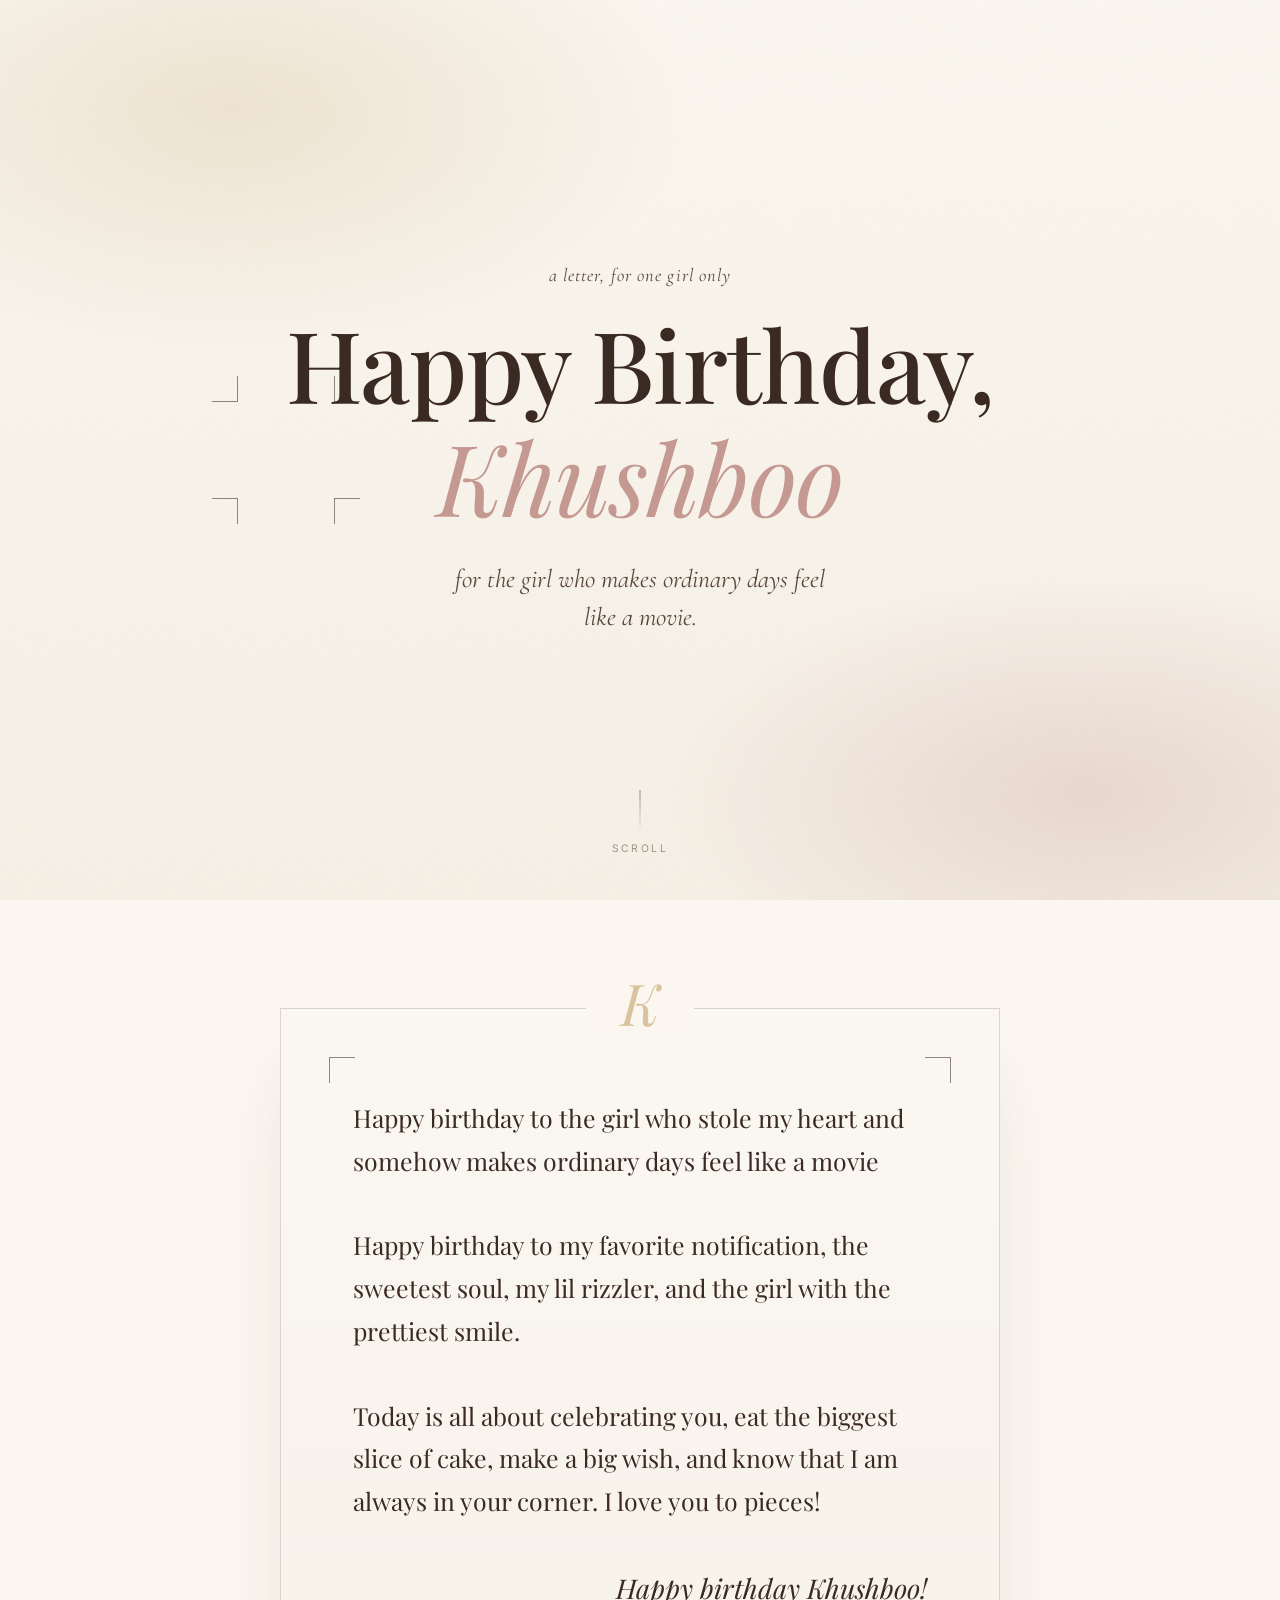
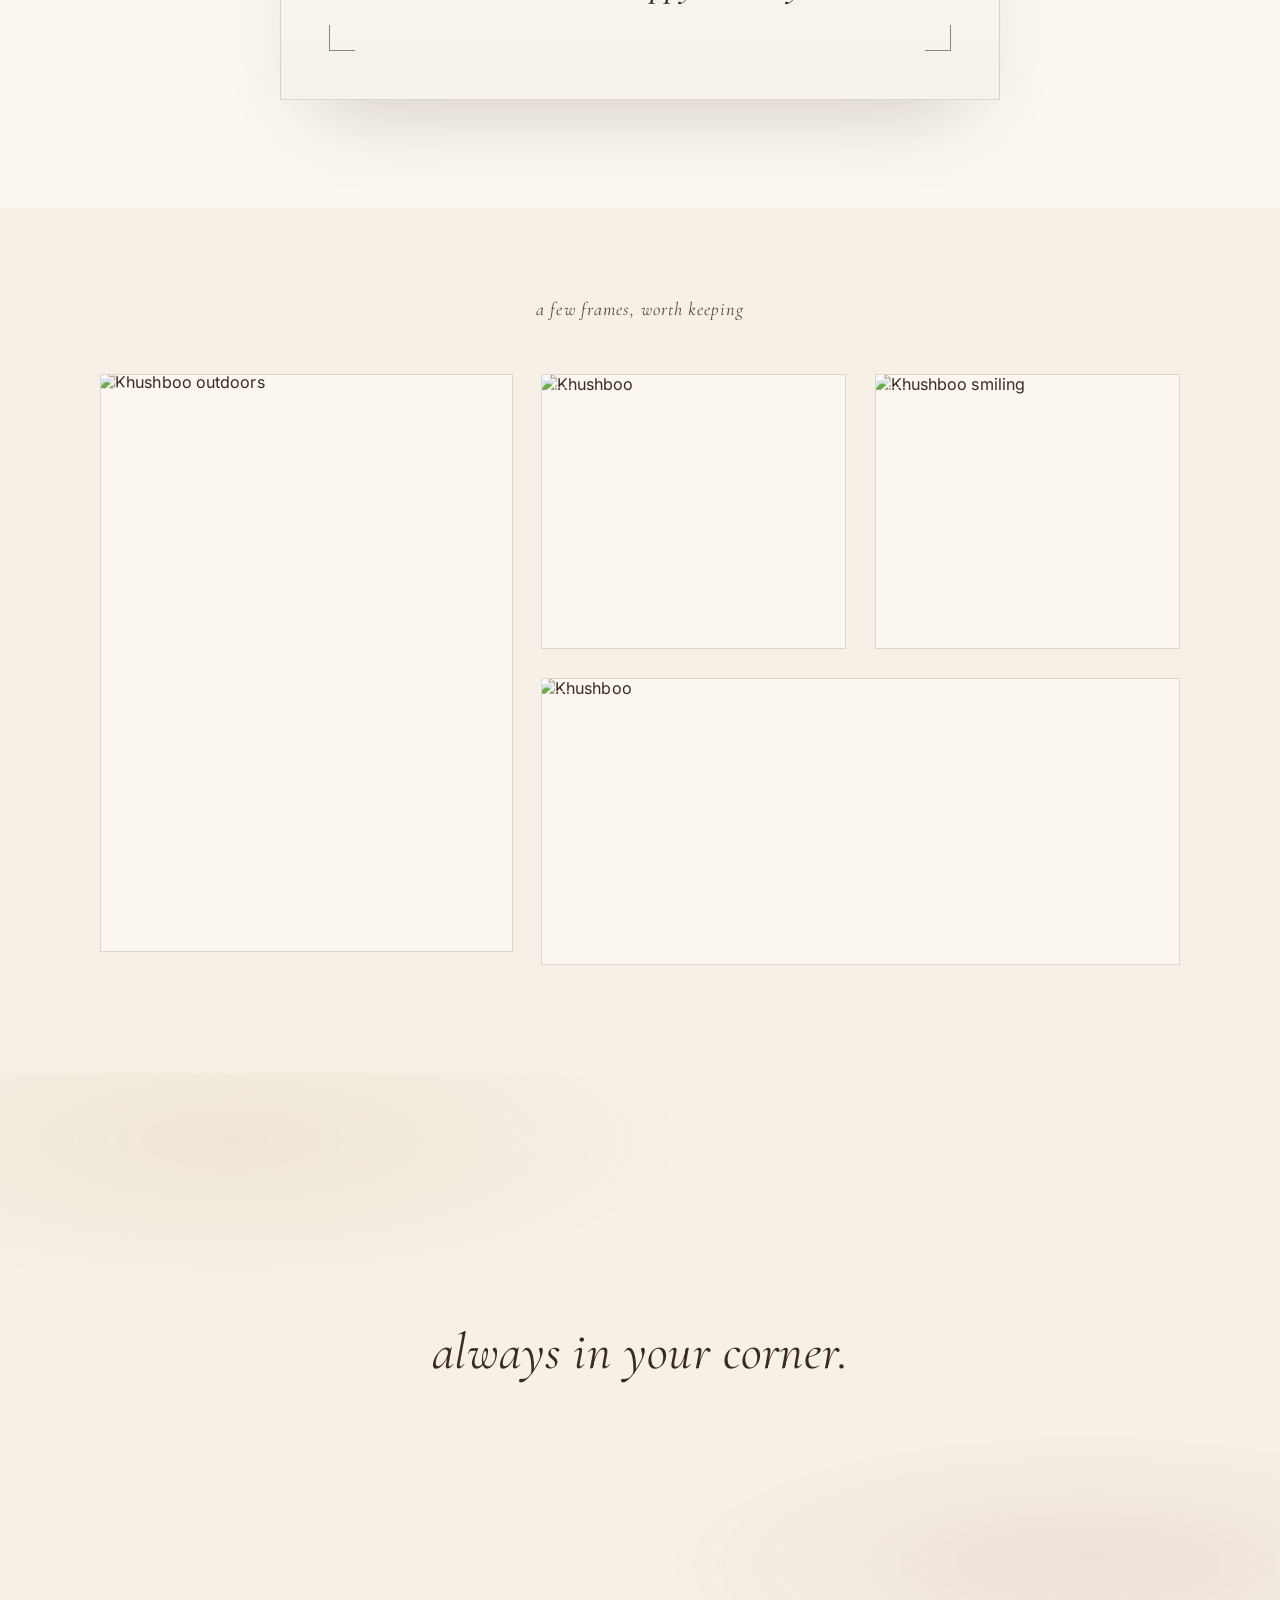
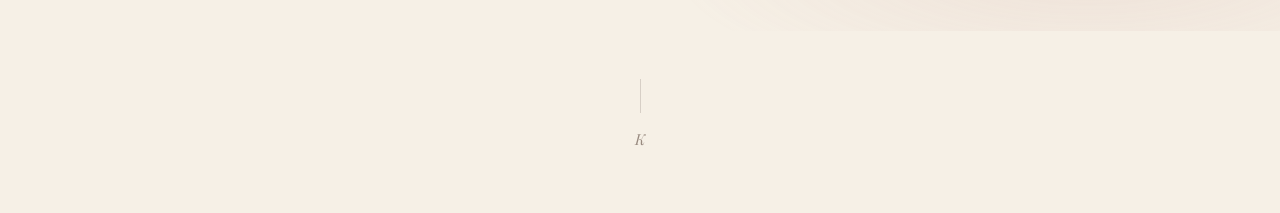
==== index.html @ 65ce5011 "Initial commit" ====
<!DOCTYPE html>
<html lang="en">
<head>
<meta charset="UTF-8" />
<meta name="viewport" content="width=device-width, initial-scale=1.0" />
<title>Khushboo</title>
<meta name="description" content="For Khushboo." />

<link rel="preconnect" href="https://fonts.googleapis.com">
<link rel="preconnect" href="https://fonts.gstatic.com" crossorigin>
<link href="https://fonts.googleapis.com/css2?family=Cormorant+Garamond:ital,wght@0,400;0,500;1,400;1,500&family=Playfair+Display:ital,wght@0,400;0,500;0,600;1,500&family=Inter:wght@300;400;500&display=swap" rel="stylesheet">

<link rel="stylesheet" href="style.css" />
</head>
<body>

<!-- film grain overlay, sits above everything -->
<div class="grain" aria-hidden="true"></div>

<main>

  <!-- ============ HERO ============ -->
  <section class="hero" id="hero">
    <div class="light-leak" aria-hidden="true"></div>

    <div class="frame" aria-hidden="true">
      <span class="corner corner--tl"></span>
      <span class="corner corner--tr"></span>
      <span class="corner corner--bl"></span>
      <span class="corner corner--br"></span>
    </div>

    <div class="hero__content">
      <p class="eyebrow reveal" data-reveal>a letter, for one girl only</p>
      <h1 class="hero__title">
        <span class="reveal" data-reveal>Happy Birthday,</span>
        <span class="reveal reveal--delay-1" data-reveal>Khushboo</span>
      </h1>
      <p class="hero__sub reveal reveal--delay-2" data-reveal>
        for the girl who makes ordinary days feel like a movie.
      </p>
    </div>

    <div class="scrollcue" aria-hidden="true">
      <span class="scrollcue__line"></span>
      <span class="scrollcue__label">scroll</span>
    </div>
  </section>

  <!-- ============ LETTER ============ -->
  <section class="letter" id="letter">
    <div class="letter__frame">
      <span class="corner corner--tl"></span>
      <span class="corner corner--tr"></span>
      <span class="corner corner--bl"></span>
      <span class="corner corner--br"></span>

      <span class="monogram" aria-hidden="true">K</span>

      <div class="letter__body">
        <p class="reveal-line" data-reveal>Happy birthday to the girl who stole my heart and somehow makes ordinary days feel like a movie</p>
        <p class="reveal-line" data-reveal>Happy birthday to my favorite notification, the sweetest soul, my lil rizzler, and the girl with the prettiest smile.</p>
        <p class="reveal-line" data-reveal>Today is all about celebrating you, eat the biggest slice of cake, make a big wish, and know that I am always in your corner. I love you to pieces!</p>
        <p class="reveal-line reveal-line--signoff" data-reveal>Happy birthday Khushboo!</p>
      </div>
    </div>
  </section>

  <!-- ============ GALLERY ============ -->
  <section class="gallery" id="gallery">
    <p class="eyebrow eyebrow--center reveal" data-reveal>a few frames, worth keeping</p>

    <div class="gallery__grid">
      <figure class="gallery__item gallery__item--tall reveal" data-reveal>
        <span class="corner corner--tl"></span>
        <span class="corner corner--br"></span>
        <img src="images/photo-4.jpg" alt="Khushboo outdoors" loading="lazy" />
      </figure>

      <figure class="gallery__item gallery__item--s1 reveal reveal--delay-1" data-reveal>
        <span class="corner corner--tl"></span>
        <span class="corner corner--br"></span>
        <img src="images/photo-3.jpg" alt="Khushboo" loading="lazy" />
      </figure>

      <figure class="gallery__item gallery__item--s2 reveal reveal--delay-1" data-reveal>
        <span class="corner corner--tl"></span>
        <span class="corner corner--br"></span>
        <img src="images/photo-1.jpg" alt="Khushboo smiling" loading="lazy" />
      </figure>

      <figure class="gallery__item gallery__item--wide reveal reveal--delay-2" data-reveal>
        <span class="corner corner--tl"></span>
        <span class="corner corner--br"></span>
        <img src="images/photo-2.jpg" alt="Khushboo" loading="lazy" />
      </figure>
    </div>
  </section>

  <!-- ============ CLOSING ============ -->
  <section class="closing" id="closing">
    <div class="light-leak light-leak--soft" aria-hidden="true"></div>
    <p class="closing__line reveal" data-reveal>always in your corner.</p>
  </section>

  <footer class="footer">
    <span class="footer__rule" aria-hidden="true"></span>
    <span class="footer__mark">K</span>
  </footer>

</main>

<script src="script.js"></script>
</body>
</html>
---- style.css ----
/* ============================================================
   TOKENS
   ============================================================ */
:root{
  --ivory: #f6f0e6;
  --cream: #fbf7f0;
  --blush: #e9d7cf;
  --dusty-rose: #c69a92;
  --champagne: #d9c39c;
  --espresso: #3a2a22;
  --espresso-soft: #5a473c;
  --hairline: rgba(58,42,34,0.16);
  --gold-line: rgba(201,166,110,0.55);

  --display: "Playfair Display", "Times New Roman", serif;
  --script: "Cormorant Garamond", "Times New Roman", serif;
  --body: "Inter", -apple-system, BlinkMacSystemFont, sans-serif;

  --ease: cubic-bezier(.22,.7,.2,1);
}

*{ box-sizing: border-box; }

html{
  scroll-behavior: smooth;
}

body{
  margin: 0;
  background: var(--ivory);
  color: var(--espresso);
  font-family: var(--body);
  -webkit-font-smoothing: antialiased;
  -moz-osx-font-smoothing: grayscale;
  overflow-x: hidden;
}

@media (prefers-reduced-motion: reduce){
  *{ animation-duration: 0.01ms !important; animation-iteration-count: 1 !important; transition-duration: 0.01ms !important; scroll-behavior: auto !important; }
}

:focus-visible{
  outline: 1px solid var(--dusty-rose);
  outline-offset: 4px;
}

/* ============================================================
   GRAIN + LIGHT LEAK (shared atmosphere)
   ============================================================ */
.grain{
  position: fixed;
  inset: 0;
  z-index: 50;
  pointer-events: none;
  opacity: 0.05;
  mix-blend-mode: multiply;
  background-image: url("data:image/svg+xml,%3Csvg xmlns='http://www.w3.org/2000/svg' width='120' height='120'%3E%3Cfilter id='n'%3E%3CfeTurbulence type='fractalNoise' baseFrequency='0.9' numOctaves='2' stitchTiles='stitch'/%3E%3C/filter%3E%3Crect width='100%25' height='100%25' filter='url(%23n)'/%3E%3C/svg%3E");
  background-size: 220px 220px;
}

.light-leak{
  position: absolute;
  inset: 0;
  z-index: 0;
  pointer-events: none;
  background:
    radial-gradient(ellipse 60% 45% at 18% 12%, rgba(217,195,156,0.35), transparent 60%),
    radial-gradient(ellipse 55% 40% at 85% 88%, rgba(198,154,146,0.28), transparent 60%);
  animation: drift 22s ease-in-out infinite alternate;
}
.light-leak--soft{ opacity: 0.6; }

@keyframes drift{
  0%   { transform: translate3d(0,0,0) scale(1); }
  100% { transform: translate3d(-1.5%, 1%, 0) scale(1.04); }
}

/* ============================================================
   FRAME CORNERS — the signature motif (viewfinder / film-slate marks)
   ============================================================ */
.frame, .letter__frame{
  position: relative;
}
.corner{
  position: absolute;
  width: 26px;
  height: 26px;
  z-index: 3;
  opacity: 0.55;
}
.corner--tl{ top: clamp(18px, 4vw, 48px); left: clamp(18px, 4vw, 48px); border-top: 1px solid var(--espresso); border-left: 1px solid var(--espresso); }
.corner--tr{ top: clamp(18px, 4vw, 48px); right: clamp(18px, 4vw, 48px); border-top: 1px solid var(--espresso); border-right: 1px solid var(--espresso); }
.corner--bl{ bottom: clamp(18px, 4vw, 48px); left: clamp(18px, 4vw, 48px); border-bottom: 1px solid var(--espresso); border-left: 1px solid var(--espresso); }
.corner--br{ bottom: clamp(18px, 4vw, 48px); right: clamp(18px, 4vw, 48px); border-bottom: 1px solid var(--espresso); border-right: 1px solid var(--espresso); }

/* ============================================================
   HERO
   ============================================================ */
.hero{
  position: relative;
  min-height: 100svh;
  display: flex;
  align-items: center;
  justify-content: center;
  text-align: center;
  overflow: hidden;
  background:
    linear-gradient(180deg, var(--cream) 0%, var(--ivory) 100%);
  padding: 0 6vw;
}

.hero__content{
  position: relative;
  z-index: 2;
  max-width: 900px;
}

.eyebrow{
  font-family: var(--script);
  font-style: italic;
  font-size: clamp(0.95rem, 1.6vw, 1.15rem);
  color: var(--espresso-soft);
  letter-spacing: 0.06em;
  margin: 0 0 1.6rem;
}

.hero__title{
  margin: 0;
  font-family: var(--display);
  font-weight: 500;
  font-size: clamp(2.6rem, 8vw, 6.2rem);
  line-height: 1.06;
  letter-spacing: -0.01em;
  color: var(--espresso);
}
.hero__title span{ display: block; }
.hero__title span:last-child{
  font-style: italic;
  font-weight: 400;
  color: var(--dusty-rose);
  margin-top: 0.08em;
}

.hero__sub{
  margin: 1.9rem auto 0;
  max-width: 34ch;
  font-family: var(--script);
  font-style: italic;
  font-weight: 400;
  font-size: clamp(1.15rem, 2.4vw, 1.6rem);
  line-height: 1.5;
  color: var(--espresso-soft);
}

.scrollcue{
  position: absolute;
  left: 50%;
  bottom: clamp(24px, 5vh, 48px);
  transform: translateX(-50%);
  z-index: 2;
  display: flex;
  flex-direction: column;
  align-items: center;
  gap: 10px;
  opacity: 0.55;
}
.scrollcue__line{
  width: 1px;
  height: 42px;
  background: linear-gradient(180deg, var(--espresso), transparent);
  animation: cue 2.6s ease-in-out infinite;
}
.scrollcue__label{
  font-family: var(--body);
  font-size: 0.65rem;
  letter-spacing: 0.24em;
  text-transform: uppercase;
  color: var(--espresso-soft);
}
@keyframes cue{
  0%,100%{ transform: scaleY(1); opacity: 0.5; }
  50%{ transform: scaleY(0.6); opacity: 1; }
}

/* ============================================================
   LETTER SECTION
   ============================================================ */
.letter{
  position: relative;
  padding: clamp(5rem, 12vh, 9rem) 6vw;
  background: var(--cream);
  display: flex;
  justify-content: center;
}

.letter__frame{
  position: relative;
  width: min(720px, 100%);
  padding: clamp(3.2rem, 8vw, 5.5rem) clamp(1.8rem, 6vw, 4.5rem);
  background:
    linear-gradient(180deg, rgba(255,255,255,0.5), rgba(255,255,255,0.15)),
    var(--ivory);
  border: 1px solid var(--hairline);
  box-shadow: 0 40px 80px -40px rgba(58,42,34,0.25);
}

.monogram{
  position: absolute;
  top: clamp(-2.2rem, -5vw, -3.4rem);
  left: 50%;
  transform: translateX(-50%);
  font-family: var(--display);
  font-style: italic;
  font-size: clamp(2.6rem, 6vw, 3.6rem);
  color: var(--champagne);
  background: var(--cream);
  padding: 0 0.6em;
  line-height: 1;
}

.letter__body p{
  font-family: var(--display);
  font-weight: 400;
  font-size: clamp(1.15rem, 2.3vw, 1.55rem);
  line-height: 1.72;
  color: var(--espresso);
  margin: 0 0 1.7em;
}
.letter__body p:last-child{ margin-bottom: 0; }

.reveal-line--signoff{
  font-style: italic;
  color: var(--dusty-rose);
  text-align: right;
  font-size: clamp(1.25rem, 2.6vw, 1.7rem) !important;
}

/* ============================================================
   GALLERY
   ============================================================ */
.gallery{
  position: relative;
  padding: clamp(4rem, 10vh, 7rem) 6vw clamp(5rem, 12vh, 8rem);
  background: var(--ivory);
}

.eyebrow--center{
  text-align: center;
  margin-bottom: clamp(2.4rem, 6vh, 3.6rem);
}

.gallery__grid{
  max-width: 1080px;
  margin: 0 auto;
  display: grid;
  grid-template-columns: 1.15fr 0.85fr 0.85fr;
  grid-template-rows: auto auto;
  grid-template-areas:
    "tall s1 s2"
    "tall wide wide";
  gap: clamp(1rem, 2.4vw, 1.8rem);
}

.gallery__item{
  position: relative;
  margin: 0;
  overflow: hidden;
  background: var(--cream);
  border: 1px solid var(--hairline);
}

.gallery__item img{
  display: block;
  width: 100%;
  height: 100%;
  object-fit: cover;
  filter: sepia(0.22) saturate(1.05) contrast(1.02);
  transform: scale(1.01);
  transition: transform 1.4s var(--ease), filter 1.4s var(--ease);
}

.gallery__item:hover img{
  transform: scale(1.055);
  filter: sepia(0.1) saturate(1.1) contrast(1.03);
}

.gallery__item .corner{
  width: 18px;
  height: 18px;
  opacity: 0.75;
  z-index: 2;
}
.gallery__item .corner--tl{ top: 12px; left: 12px; border-color: var(--cream); }
.gallery__item .corner--br{ bottom: 12px; right: 12px; border-color: var(--cream); }

.gallery__item--tall{
  grid-area: tall;
  aspect-ratio: 4 / 5.6;
}

.gallery__item--s1{
  grid-area: s1;
  aspect-ratio: 4 / 3.6;
}

.gallery__item--s2{
  grid-area: s2;
  aspect-ratio: 4 / 3.6;
}

.gallery__item--wide{
  grid-area: wide;
  aspect-ratio: 8 / 3.6;
}

@media (max-width: 720px){
  .gallery__grid{
    grid-template-columns: 1fr;
    grid-template-areas:
      "tall"
      "s1"
      "s2"
      "wide";
  }
  .gallery__item--tall,
  .gallery__item--s1,
  .gallery__item--s2,
  .gallery__item--wide{
    aspect-ratio: 4 / 3.6;
  }
}

/* ============================================================
   CLOSING
   ============================================================ */
.closing{
  position: relative;
  min-height: 62svh;
  display: flex;
  align-items: center;
  justify-content: center;
  text-align: center;
  overflow: hidden;
  background: var(--ivory);
  padding: 6vw;
}

.closing__line{
  position: relative;
  z-index: 2;
  margin: 0;
  font-family: var(--script);
  font-style: italic;
  font-weight: 400;
  font-size: clamp(1.8rem, 5vw, 3.2rem);
  color: var(--espresso);
  letter-spacing: 0.01em;
}

/* ============================================================
   FOOTER
   ============================================================ */
.footer{
  display: flex;
  flex-direction: column;
  align-items: center;
  gap: 1rem;
  padding: 3rem 0 4rem;
  background: var(--ivory);
}
.footer__rule{
  width: 1px;
  height: 34px;
  background: var(--hairline);
}
.footer__mark{
  font-family: var(--display);
  font-style: italic;
  font-size: 0.95rem;
  color: var(--espresso-soft);
  opacity: 0.6;
}

/* ============================================================
   SCROLL REVEALS
   ============================================================ */
[data-reveal]{
  opacity: 0;
  transform: translateY(18px);
  transition: opacity 1.1s var(--ease), transform 1.1s var(--ease);
}
[data-reveal].is-visible{
  opacity: 1;
  transform: translateY(0);
}
.reveal--delay-1[data-reveal].is-visible{ transition-delay: 0.15s; }
.reveal--delay-2[data-reveal].is-visible{ transition-delay: 0.32s; }

.letter__body .reveal-line[data-reveal]{ transition-duration: 0.9s; }
.letter__body p:nth-child(1)[data-reveal].is-visible{ transition-delay: 0s; }
.letter__body p:nth-child(2)[data-reveal].is-visible{ transition-delay: 0.12s; }
.letter__body p:nth-child(3)[data-reveal].is-visible{ transition-delay: 0.24s; }
.letter__body p:nth-child(4)[data-reveal].is-visible{ transition-delay: 0.36s; }

/* ============================================================
   RESPONSIVE
   ============================================================ */
@media (max-width: 520px){
  .corner{ width: 18px; height: 18px; }
  .letter__frame{ padding: 3.4rem 1.4rem; }
}
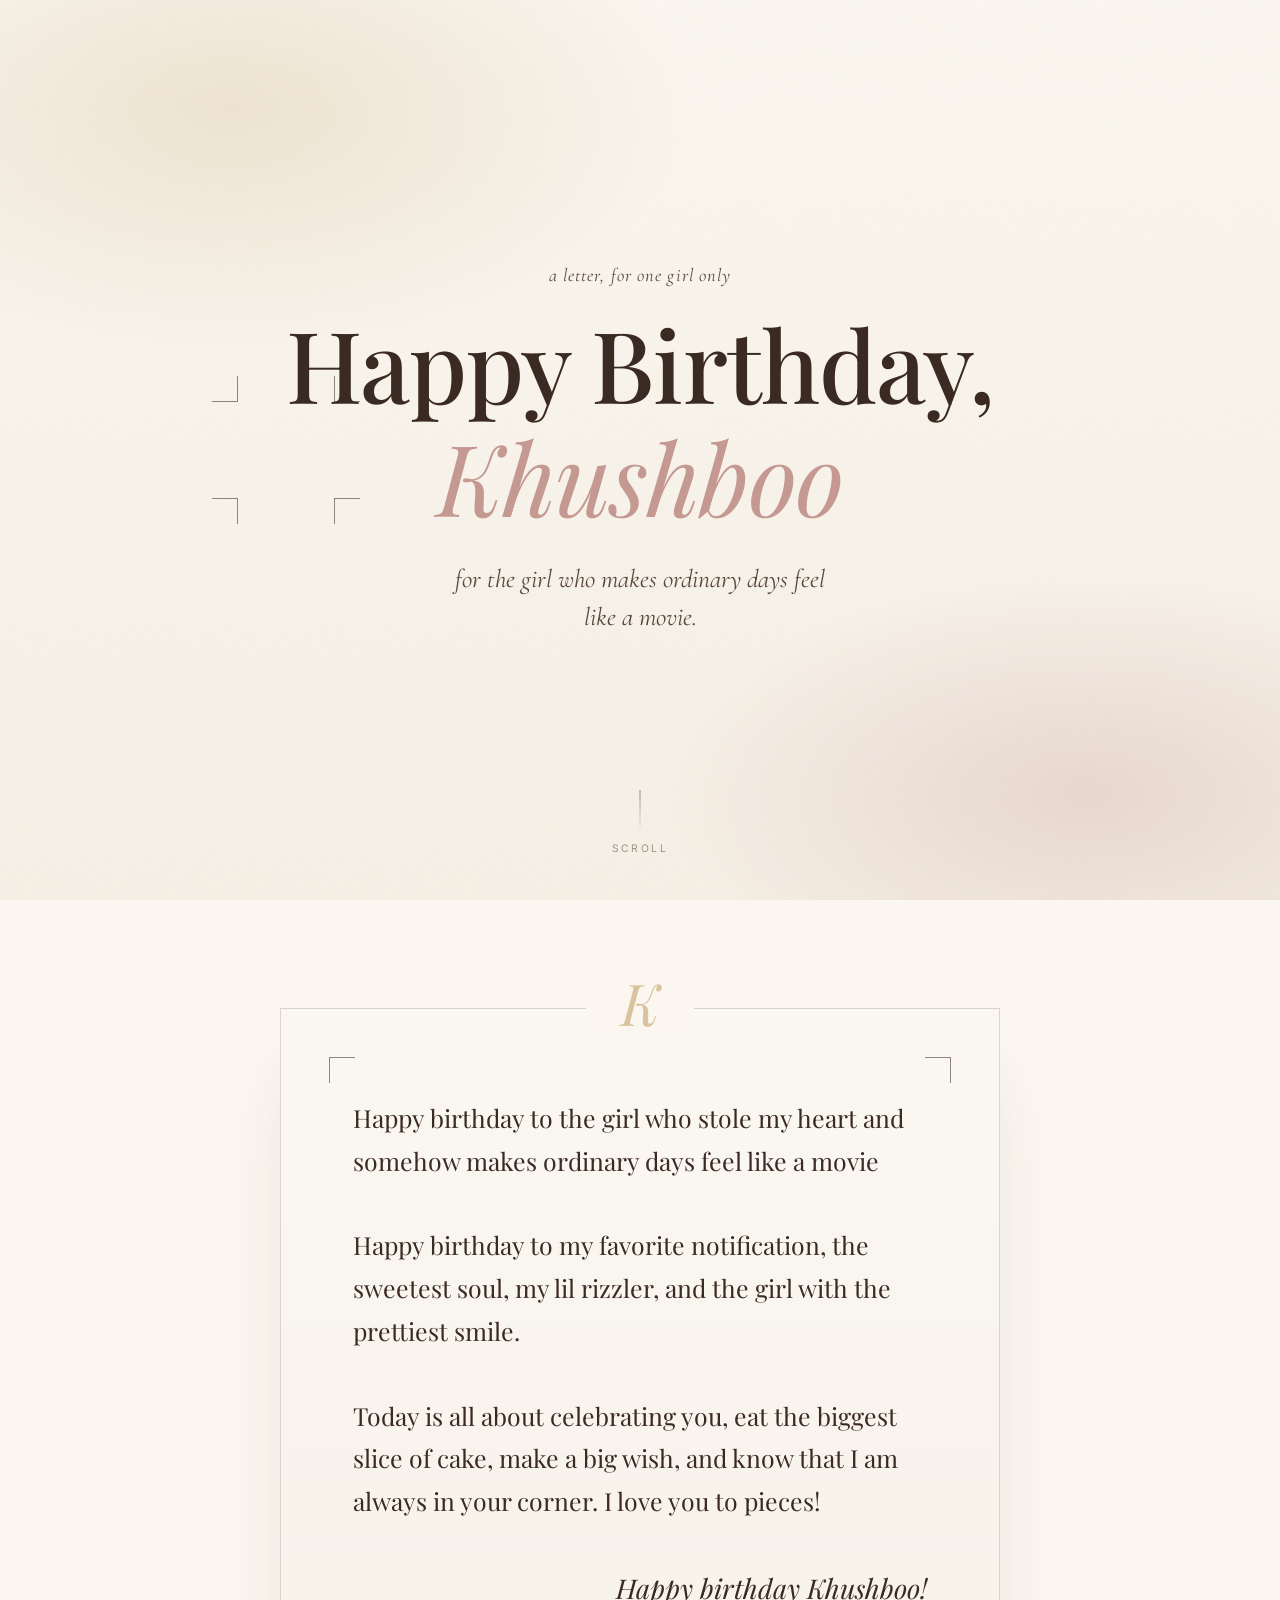
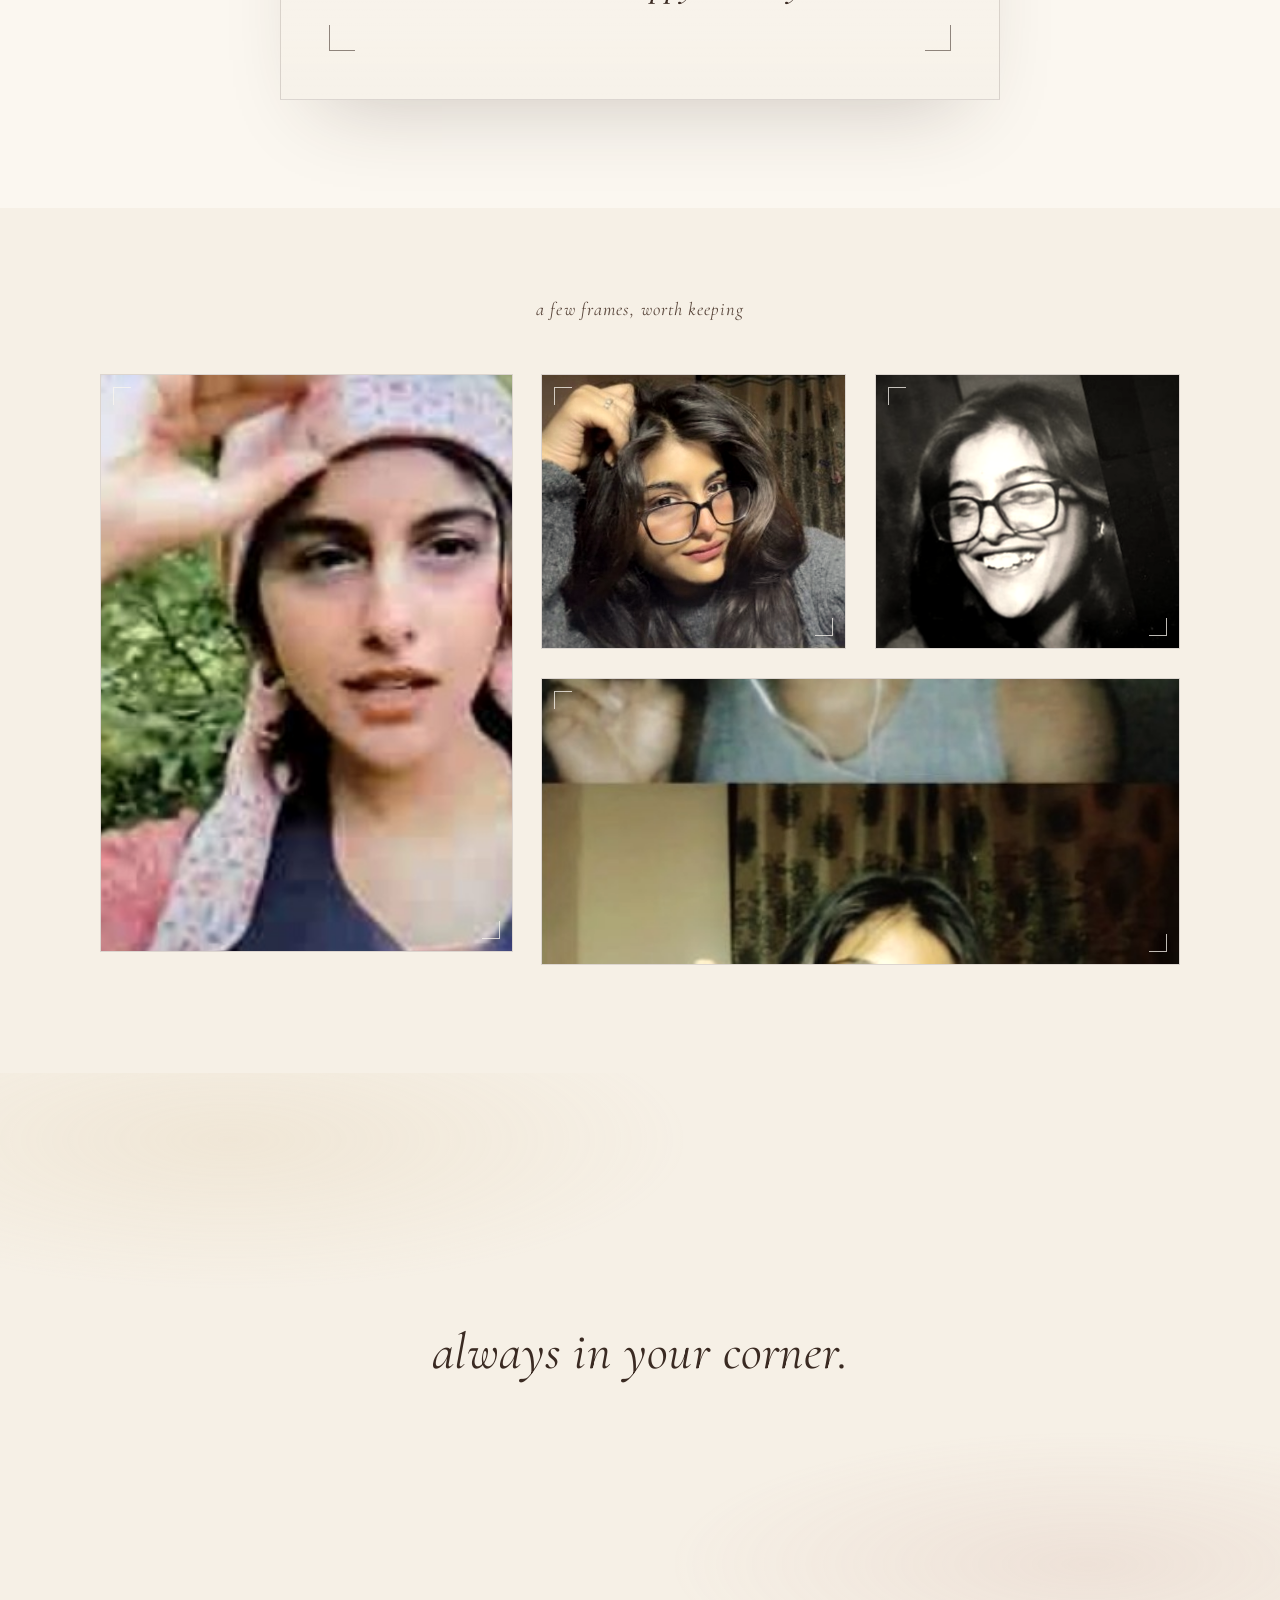
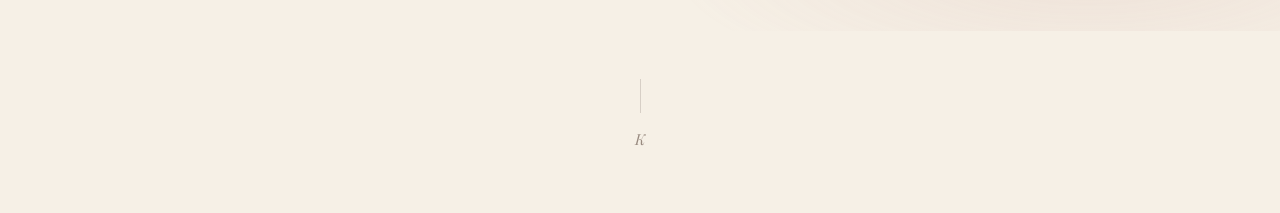
==== commit 4d57c23e: "Update index.html" ====
--- a/index.html
+++ b/index.html
@@ -74,25 +74,25 @@
       <figure class="gallery__item gallery__item--tall reveal" data-reveal>
         <span class="corner corner--tl"></span>
         <span class="corner corner--br"></span>
-        <img src="images/photo-4.jpg" alt="Khushboo outdoors" loading="lazy" />
+        <img src="photo-4.jpg" alt="Khushboo outdoors" loading="lazy" />
       </figure>
 
       <figure class="gallery__item gallery__item--s1 reveal reveal--delay-1" data-reveal>
         <span class="corner corner--tl"></span>
         <span class="corner corner--br"></span>
-        <img src="images/photo-3.jpg" alt="Khushboo" loading="lazy" />
+        <img src="photo-3.jpg" alt="Khushboo" loading="lazy" />
       </figure>
 
       <figure class="gallery__item gallery__item--s2 reveal reveal--delay-1" data-reveal>
         <span class="corner corner--tl"></span>
         <span class="corner corner--br"></span>
-        <img src="images/photo-1.jpg" alt="Khushboo smiling" loading="lazy" />
+        <img src="photo-1.jpg" alt="Khushboo smiling" loading="lazy" />
       </figure>
 
       <figure class="gallery__item gallery__item--wide reveal reveal--delay-2" data-reveal>
         <span class="corner corner--tl"></span>
         <span class="corner corner--br"></span>
-        <img src="images/photo-2.jpg" alt="Khushboo" loading="lazy" />
+        <img src="photo-2.jpg" alt="Khushboo" loading="lazy" />
       </figure>
     </div>
   </section>
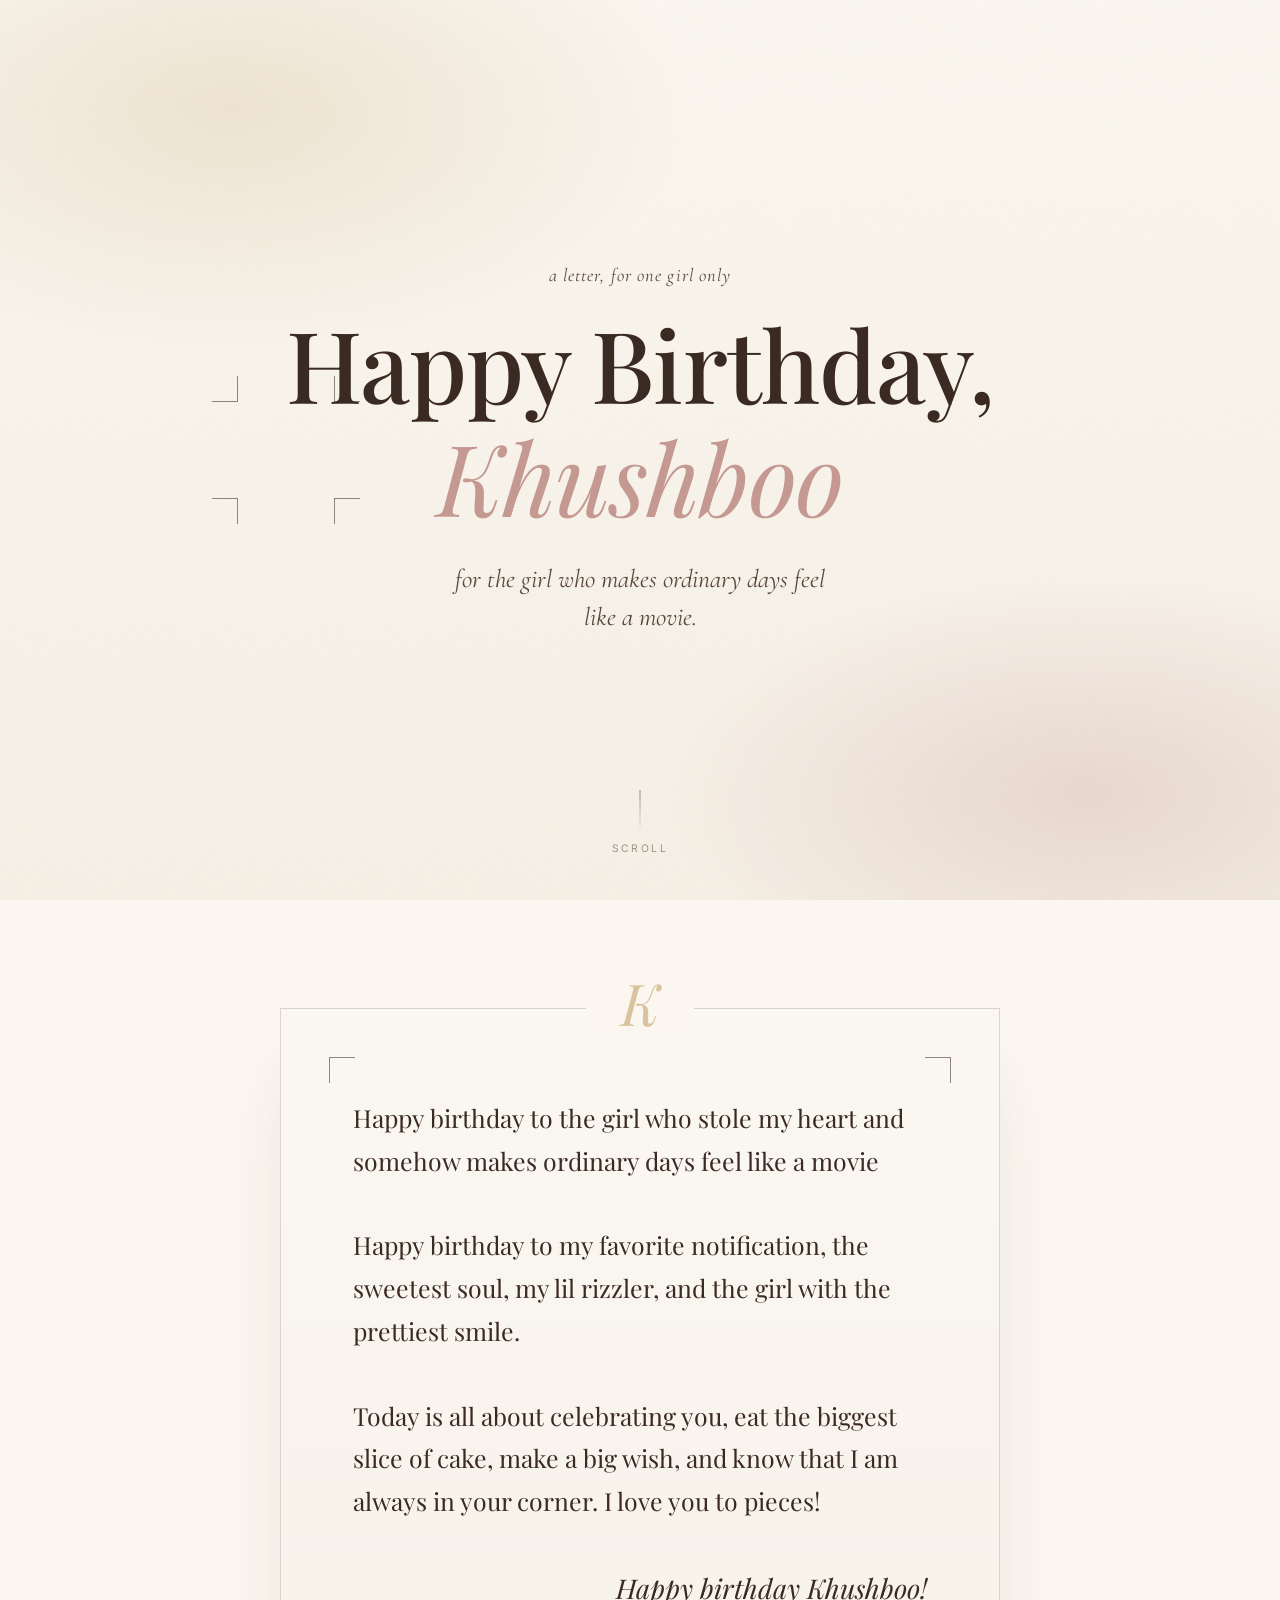
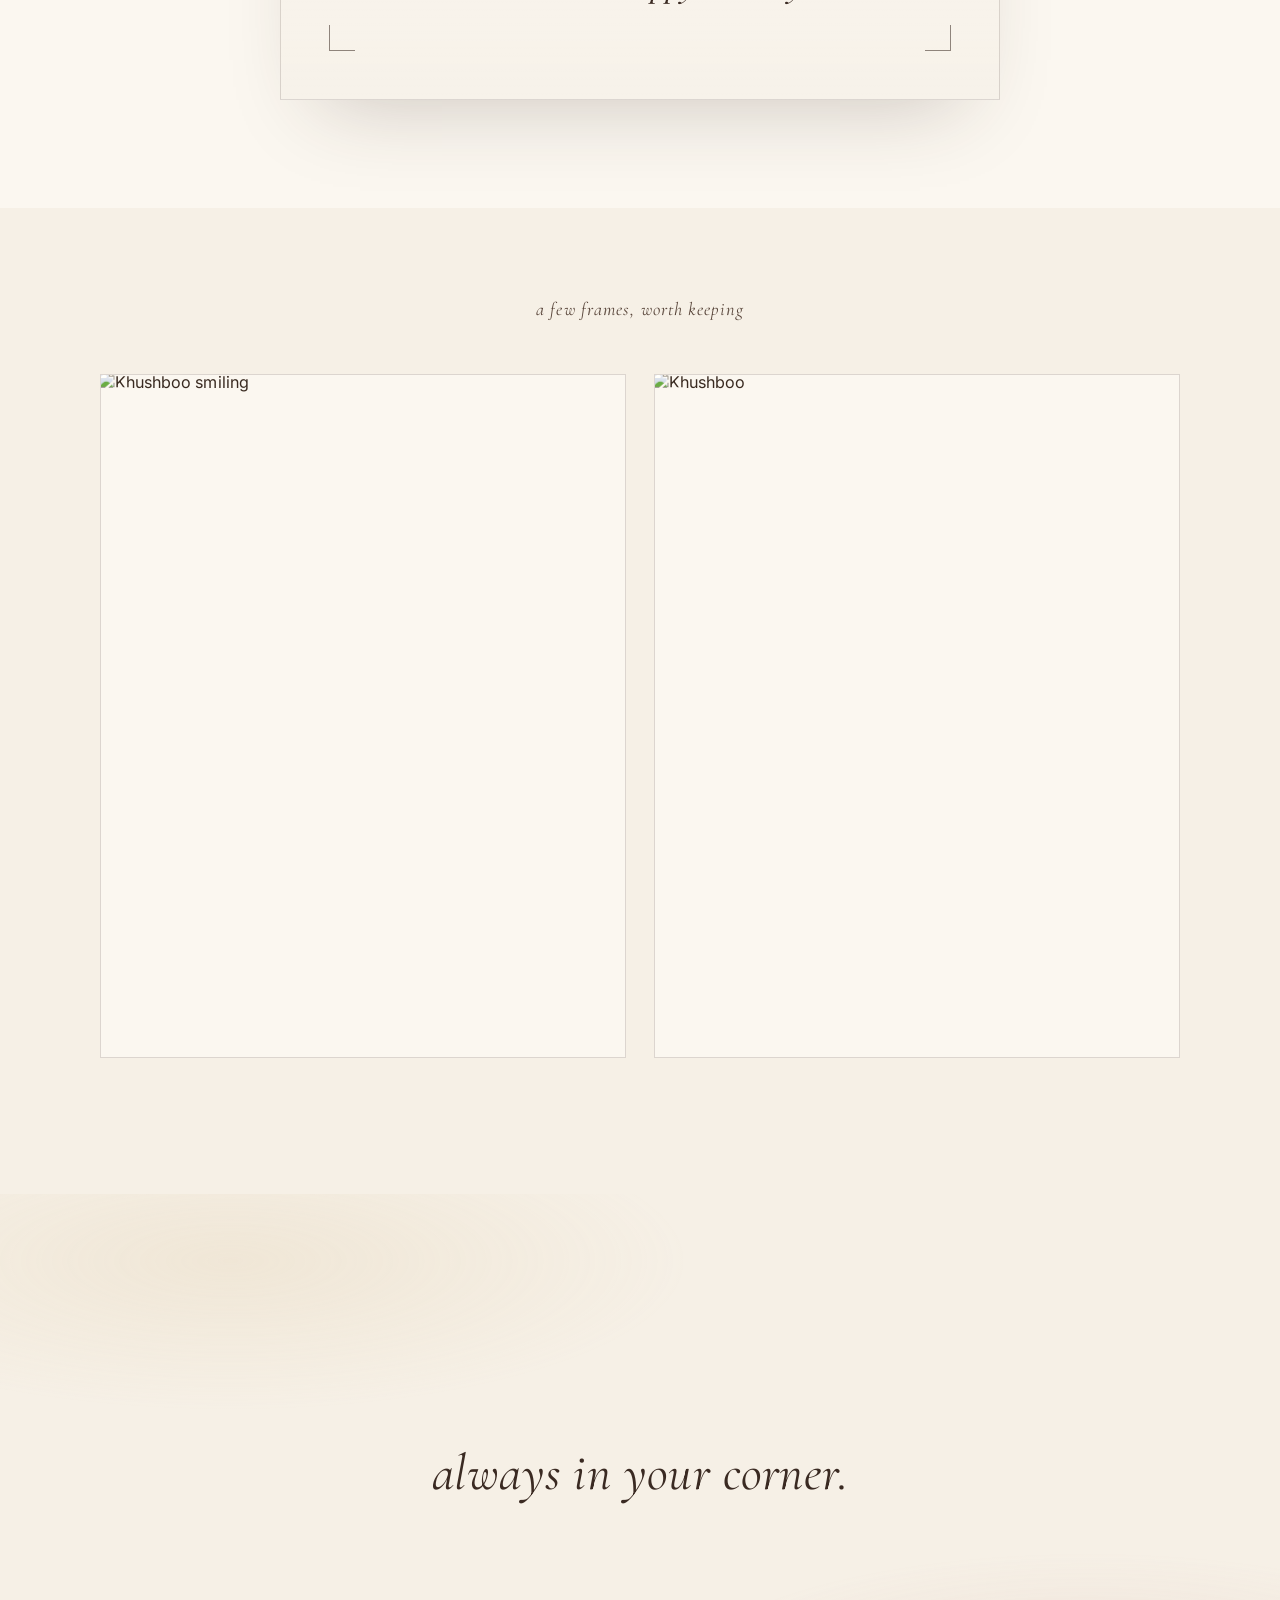
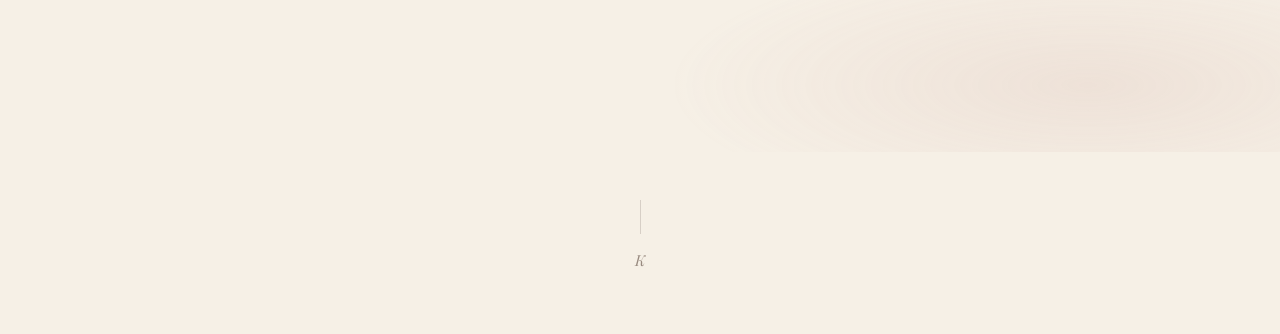
==== commit 8bca1f55: "Rename index (2).html to index.html" ====
--- a/index.html
+++ b/index.html
@@ -11,6 +11,23 @@
 <link href="https://fonts.googleapis.com/css2?family=Cormorant+Garamond:ital,wght@0,400;0,500;1,400;1,500&family=Playfair+Display:ital,wght@0,400;0,500;0,600;1,500&family=Inter:wght@300;400;500&display=swap" rel="stylesheet">
 
 <link rel="stylesheet" href="style.css" />
+<style>
+  /* gallery override: two photos only */
+  .gallery__grid{
+    grid-template-columns: 1fr 1fr;
+    grid-template-areas: "tall s1";
+  }
+  .gallery__item--tall,
+  .gallery__item--s1{
+    aspect-ratio: 4 / 5.2;
+  }
+  @media (max-width: 720px){
+    .gallery__grid{
+      grid-template-columns: 1fr;
+      grid-template-areas: "tall" "s1";
+    }
+  }
+</style>
 </head>
 <body>
 
@@ -74,25 +91,13 @@
       <figure class="gallery__item gallery__item--tall reveal" data-reveal>
         <span class="corner corner--tl"></span>
         <span class="corner corner--br"></span>
-        <img src="photo-4.jpg" alt="Khushboo outdoors" loading="lazy" />
+        <img src="images/photo-1.jpg" alt="Khushboo smiling" loading="lazy" />
       </figure>
 
       <figure class="gallery__item gallery__item--s1 reveal reveal--delay-1" data-reveal>
         <span class="corner corner--tl"></span>
         <span class="corner corner--br"></span>
-        <img src="photo-3.jpg" alt="Khushboo" loading="lazy" />
-      </figure>
-
-      <figure class="gallery__item gallery__item--s2 reveal reveal--delay-1" data-reveal>
-        <span class="corner corner--tl"></span>
-        <span class="corner corner--br"></span>
-        <img src="photo-1.jpg" alt="Khushboo smiling" loading="lazy" />
-      </figure>
-
-      <figure class="gallery__item gallery__item--wide reveal reveal--delay-2" data-reveal>
-        <span class="corner corner--tl"></span>
-        <span class="corner corner--br"></span>
-        <img src="photo-2.jpg" alt="Khushboo" loading="lazy" />
+        <img src="images/photo-3.jpg" alt="Khushboo" loading="lazy" />
       </figure>
     </div>
   </section>
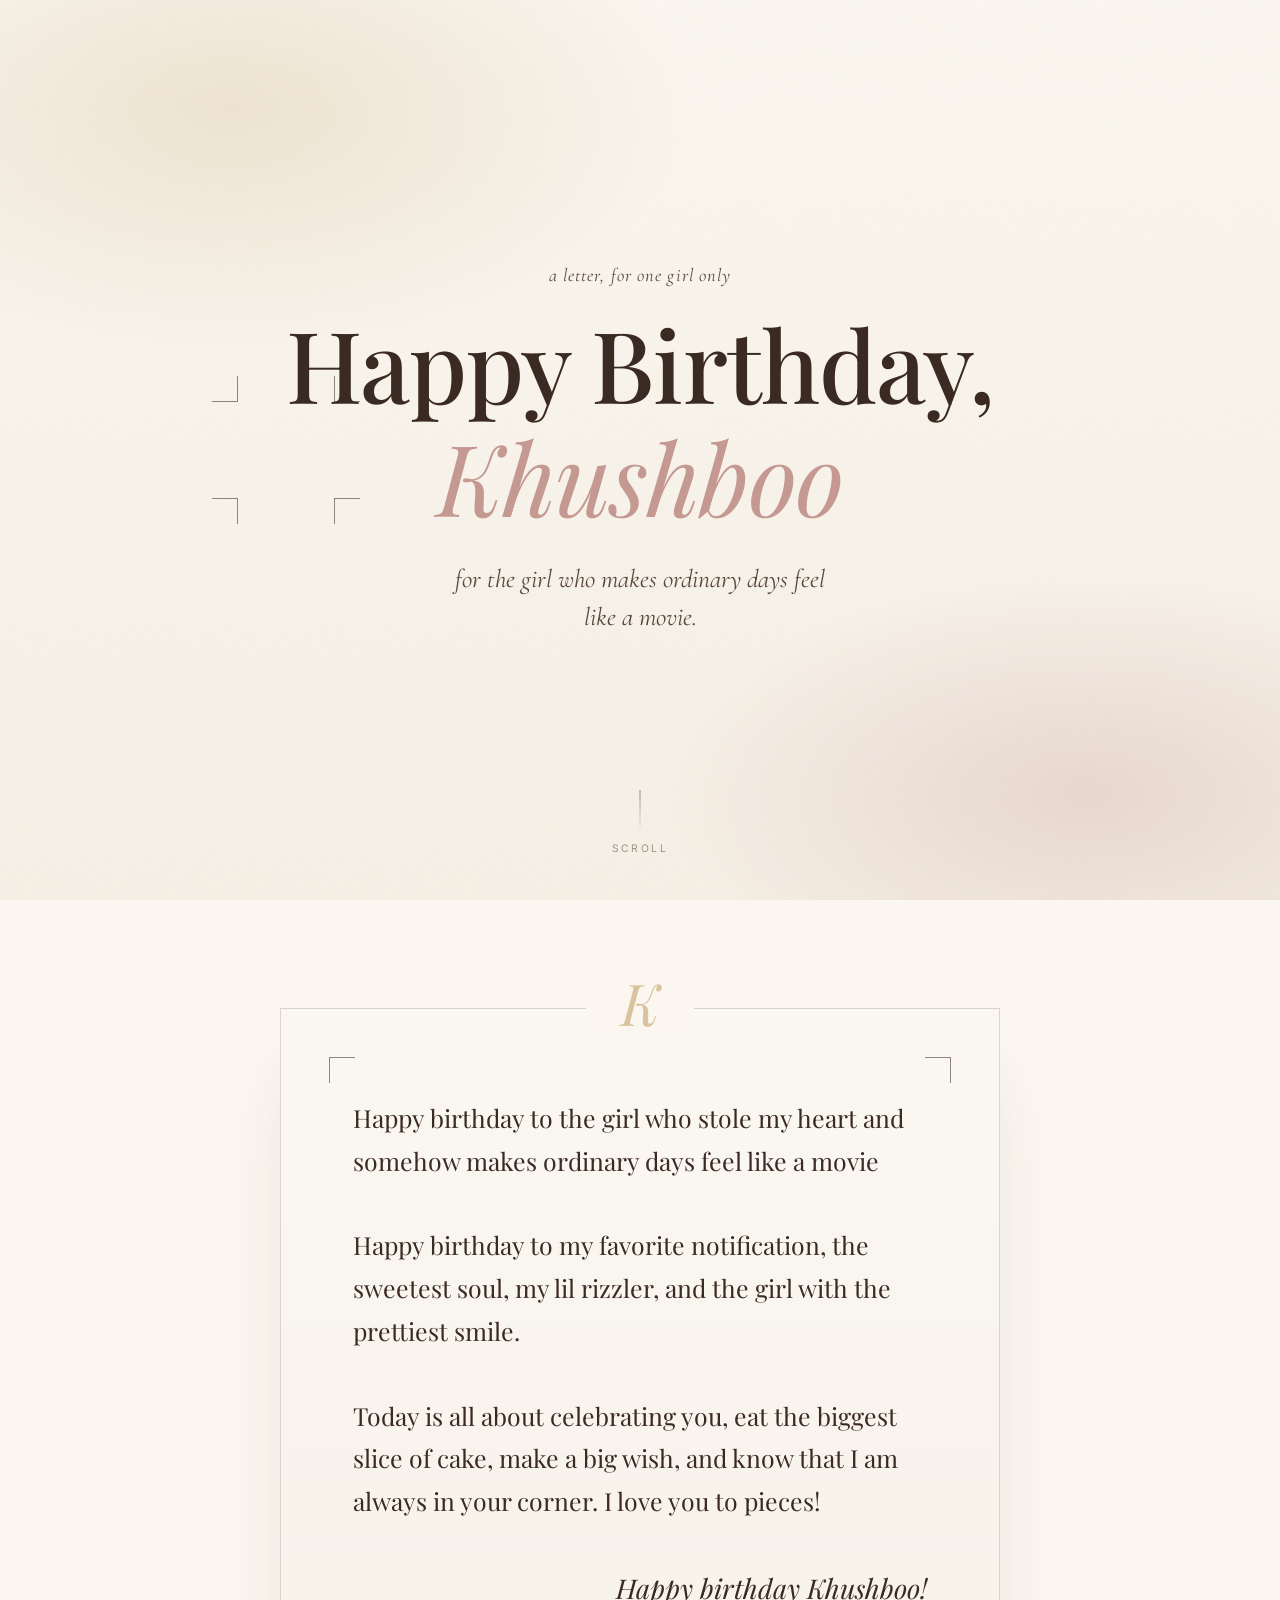
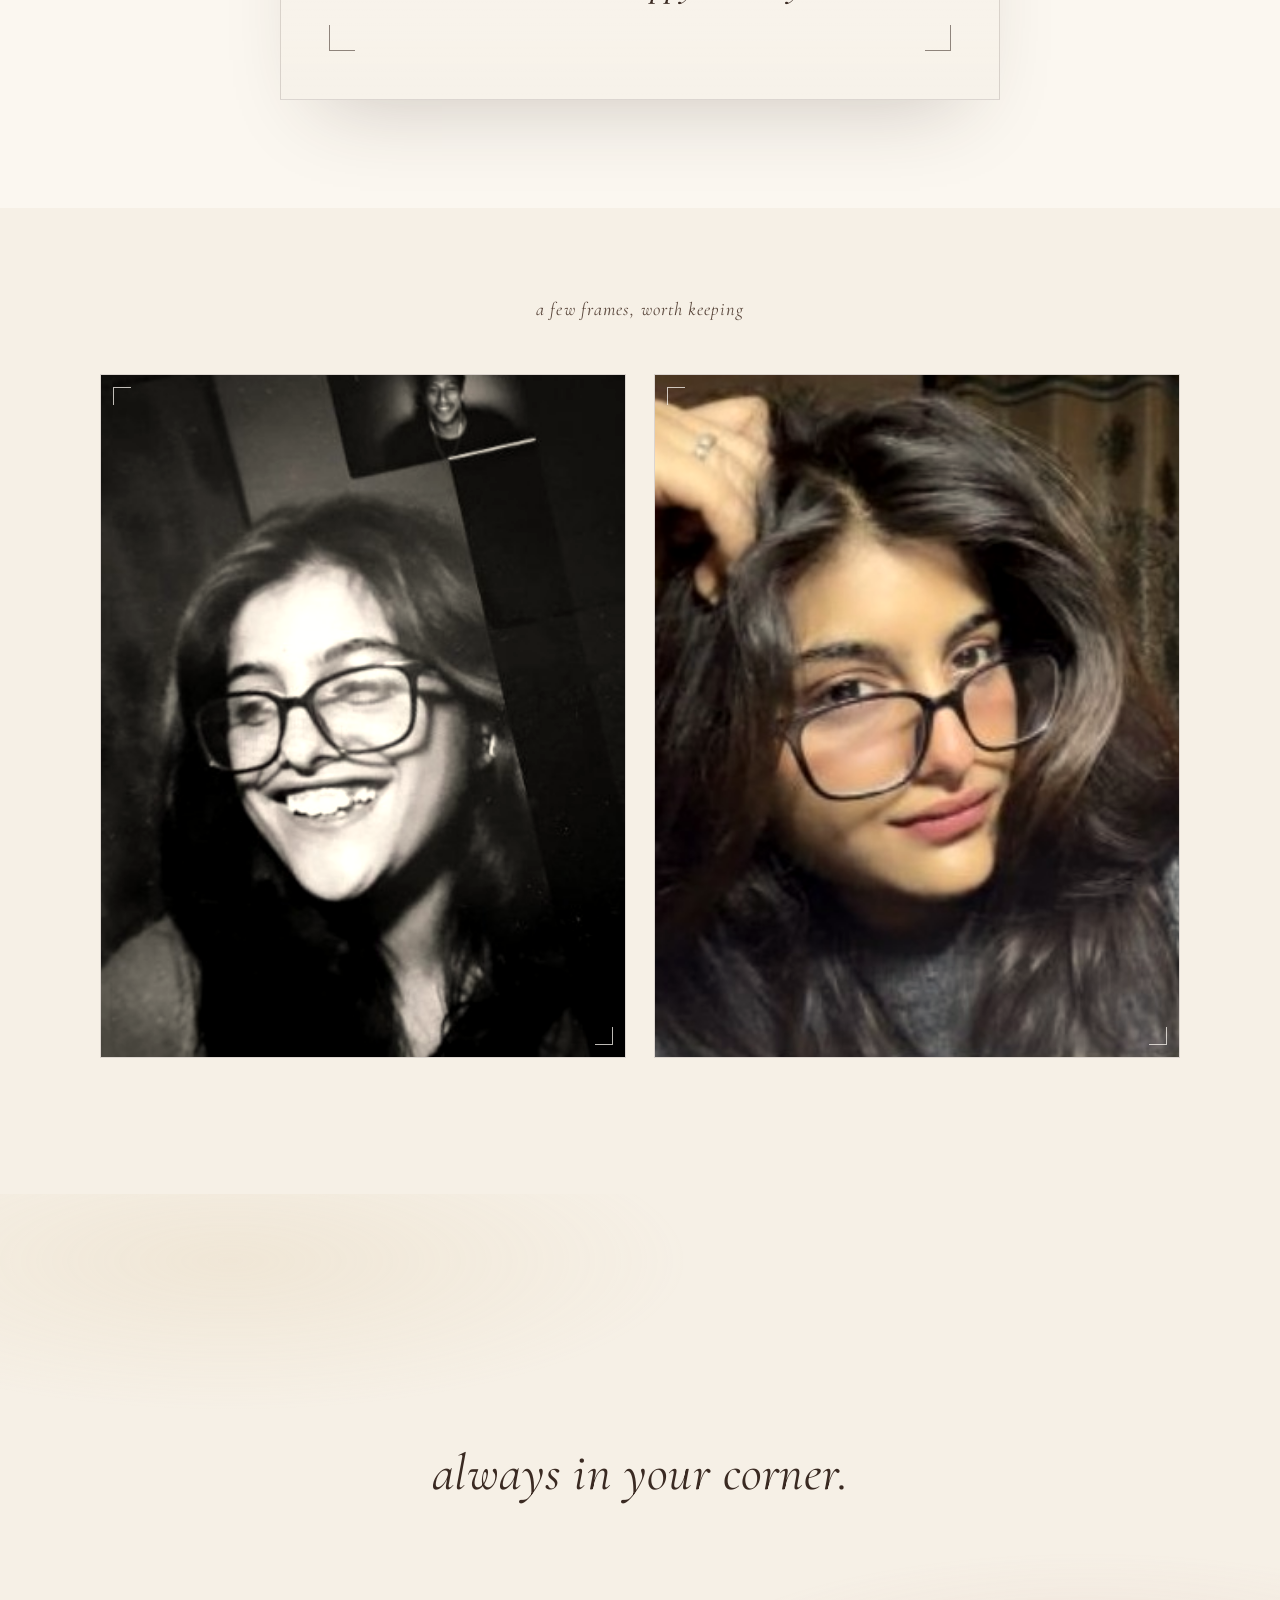
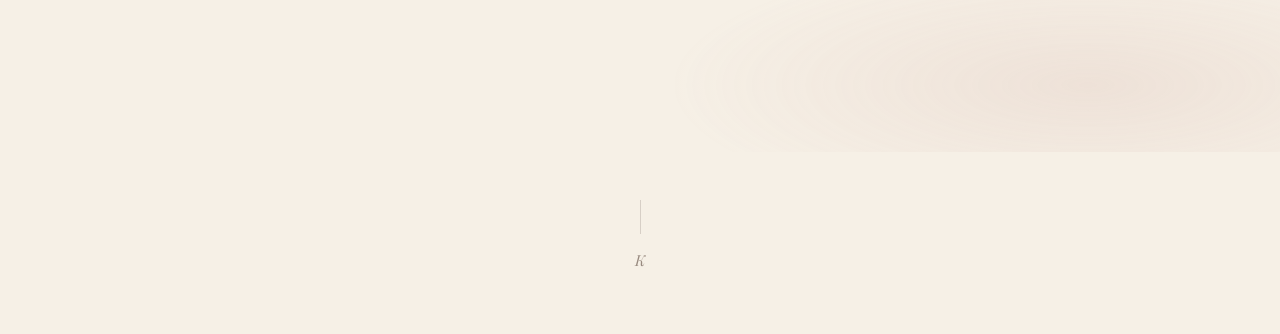
==== commit 00882c0b: "Update index.html" ====
--- a/index.html
+++ b/index.html
@@ -91,13 +91,13 @@
       <figure class="gallery__item gallery__item--tall reveal" data-reveal>
         <span class="corner corner--tl"></span>
         <span class="corner corner--br"></span>
-        <img src="images/photo-1.jpg" alt="Khushboo smiling" loading="lazy" />
+        <img src="photo-1.jpg" alt="Khushboo smiling" loading="lazy" />
       </figure>
 
       <figure class="gallery__item gallery__item--s1 reveal reveal--delay-1" data-reveal>
         <span class="corner corner--tl"></span>
         <span class="corner corner--br"></span>
-        <img src="images/photo-3.jpg" alt="Khushboo" loading="lazy" />
+        <img src="photo-3.jpg" alt="Khushboo" loading="lazy" />
       </figure>
     </div>
   </section>
